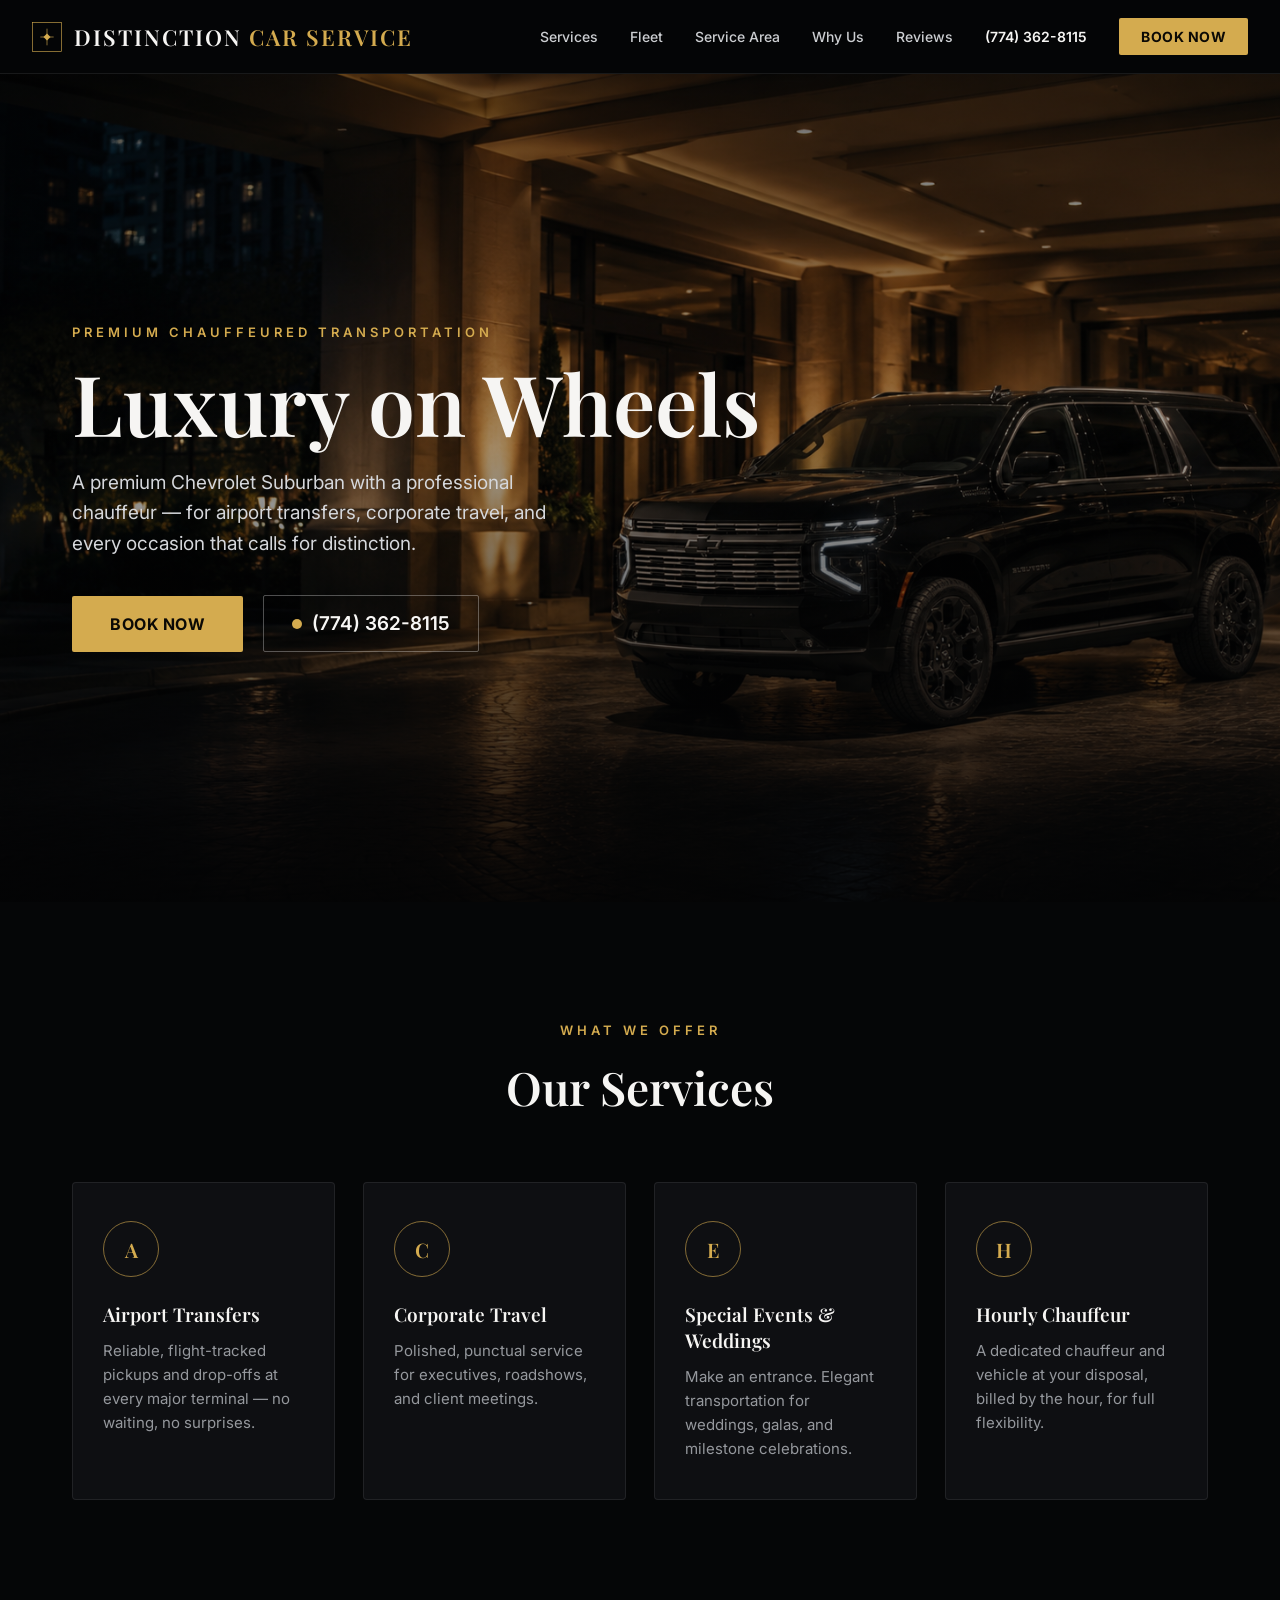
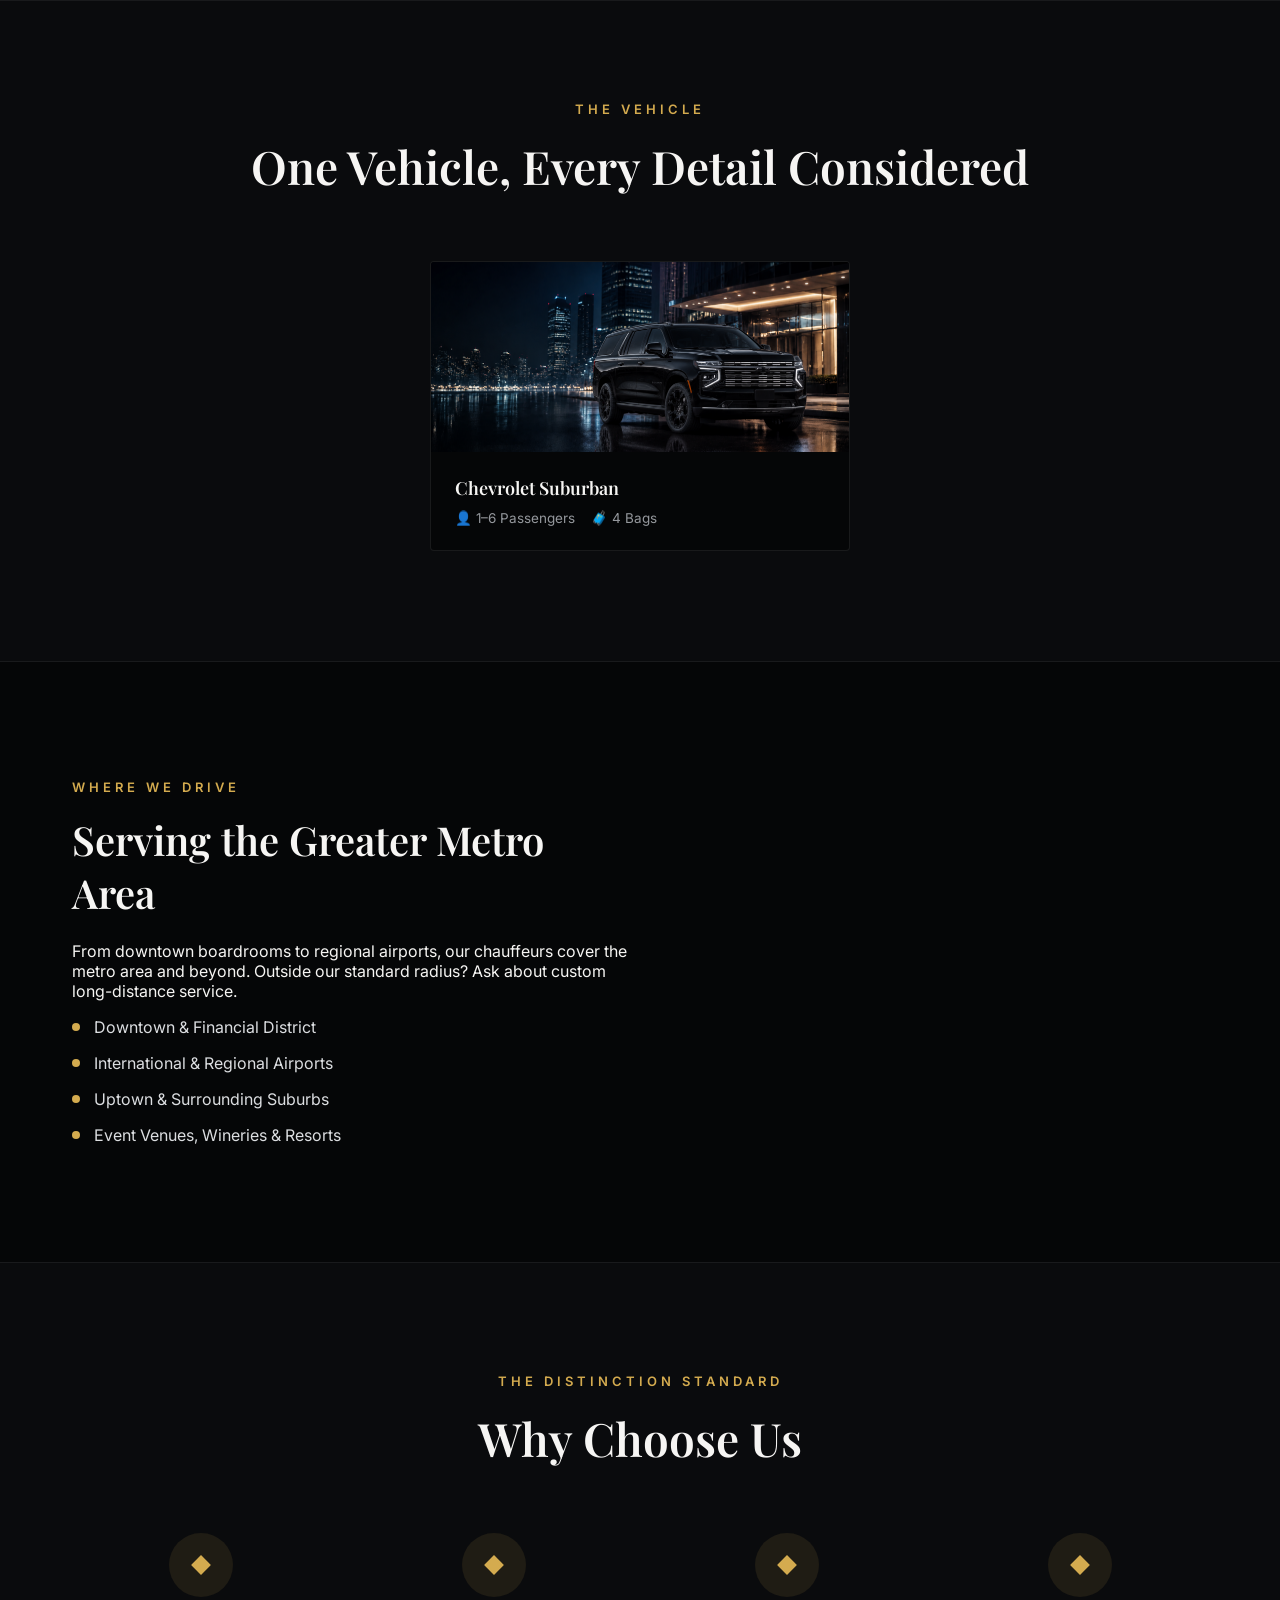
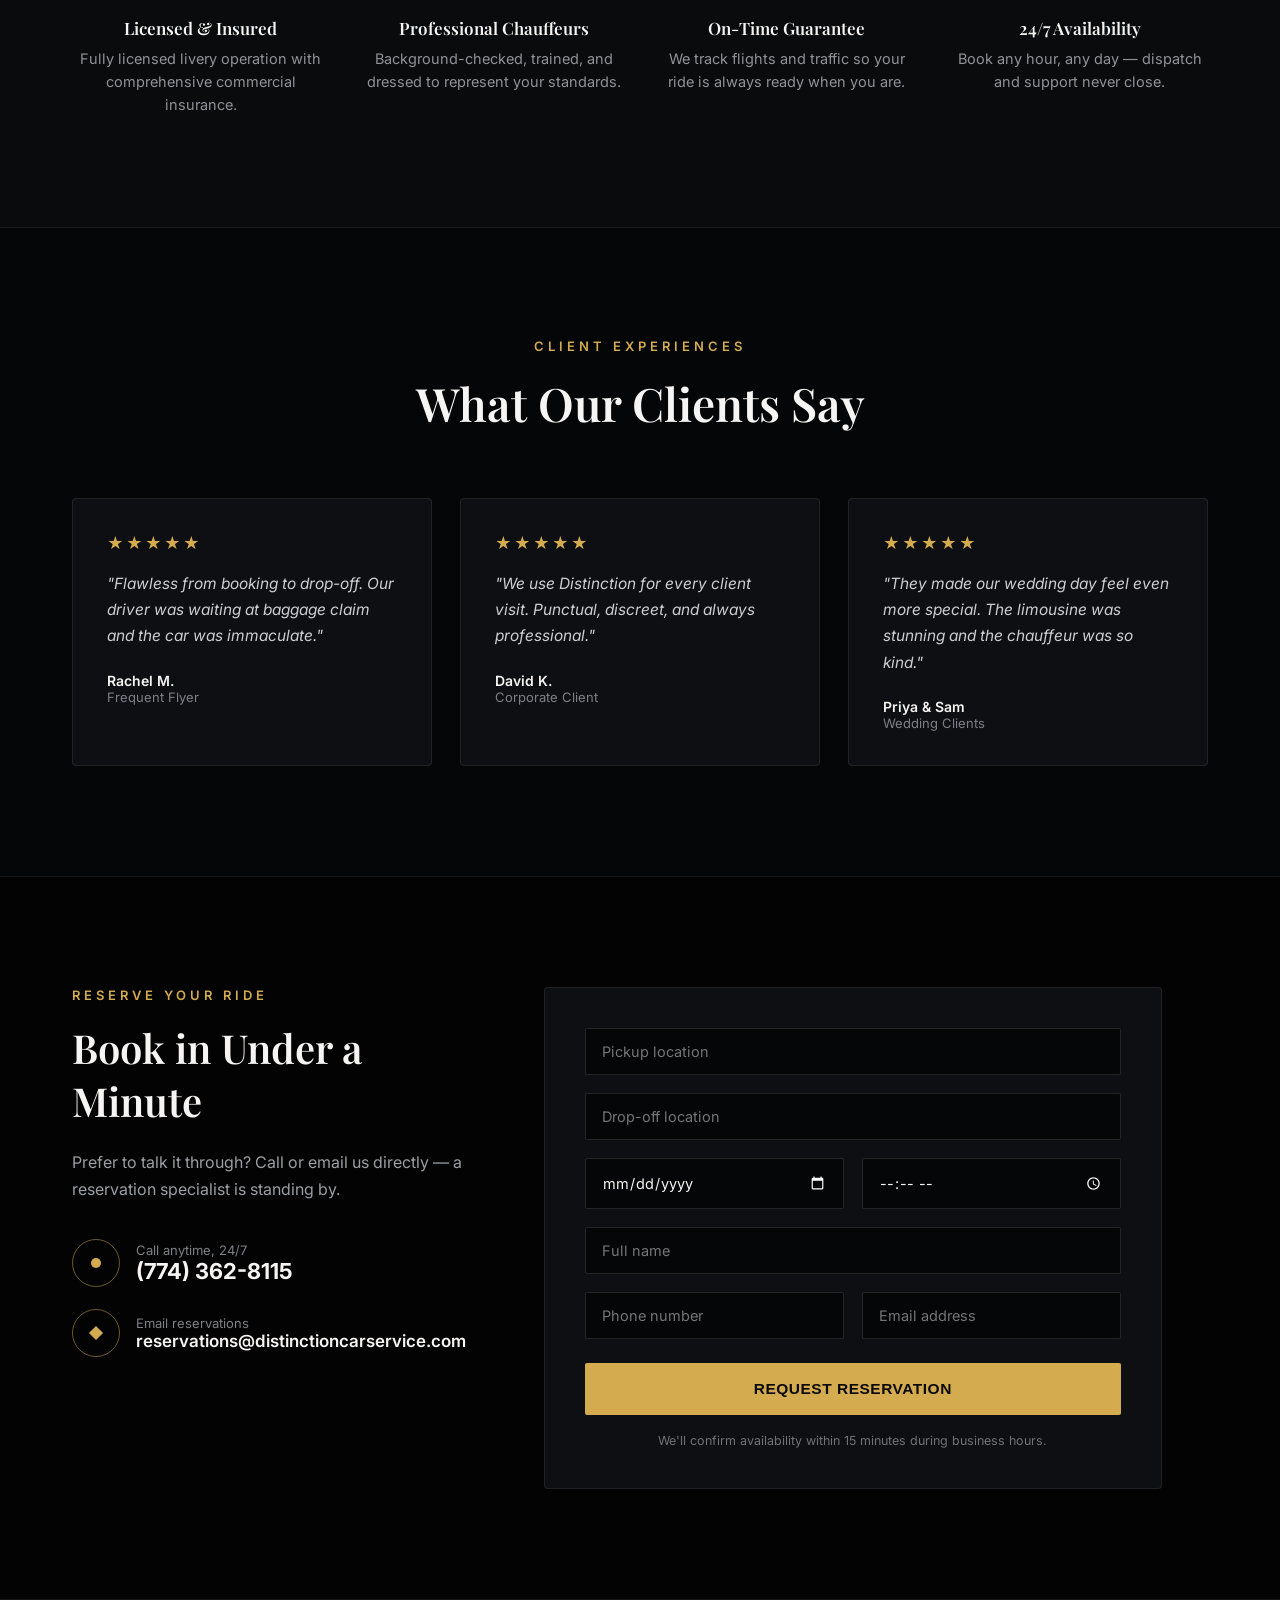
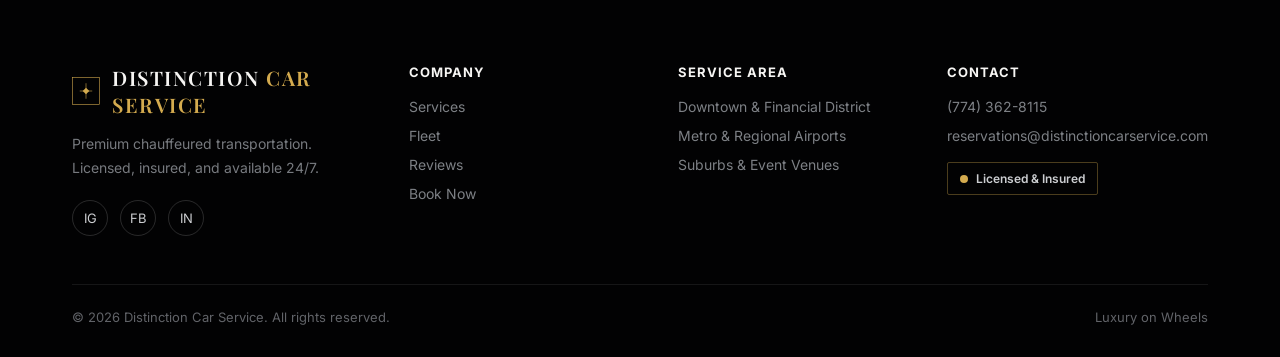
==== index.html @ 2ea87d41 "Build deployable static site from Claude Design project Resolves the .dc.html template (React runtim" ====
<!DOCTYPE html>
<html lang="en">
<head>
<meta charset="utf-8">
<meta name="viewport" content="width=device-width, initial-scale=1">
<title>Distinction Car Service — Luxury Chauffeured Transportation</title>
<meta name="description" content="Premium chauffeured transportation for airport transfers, corporate travel, weddings, and hourly service. Licensed, insured, and available 24/7.">
<link rel="preconnect" href="https://fonts.googleapis.com">
<link href="https://fonts.googleapis.com/css2?family=Playfair+Display:wght@500;600;700&family=Inter:wght@400;500;600;700&display=swap" rel="stylesheet">
<link rel="stylesheet" href="css/style.css">
</head>
<body>

<!-- NAV -->
<nav class="dcs-nav">
  <div class="dcs-logo">
    <svg width="30" height="30" viewBox="0 0 72 72" style="flex-shrink:0;">
      <rect x="1" y="1" width="70" height="70" fill="none" stroke="oklch(0.76 0.12 85)" stroke-width="1.5"/>
      <path d="M36 16 L36 56 M20 36 L52 36" stroke="oklch(0.76 0.12 85)" stroke-width="1.5"/>
      <rect x="30" y="30" width="12" height="12" fill="oklch(0.76 0.12 85)" transform="rotate(45 36 36)"/>
    </svg>
    <div class="dcs-logo-text">DISTINCTION <span>CAR SERVICE</span></div>
  </div>
  <div class="dcs-nav-links">
    <a href="#services">Services</a>
    <a href="#fleet">Fleet</a>
    <a href="#area">Service Area</a>
    <a href="#why">Why Us</a>
    <a href="#testimonials">Reviews</a>
    <a href="tel:+17743628115" class="phone">(774) 362-8115</a>
    <a href="#booking" class="book-btn">BOOK NOW</a>
  </div>
  <button class="dcs-menu-btn" aria-label="Toggle menu">☰</button>
</nav>

<div class="dcs-mobile-menu">
  <a href="#services">Services</a>
  <a href="#fleet">Fleet</a>
  <a href="#area">Service Area</a>
  <a href="#why">Why Us</a>
  <a href="#testimonials">Reviews</a>
  <a href="tel:+17743628115" class="phone">Call (774) 362-8115</a>
  <a href="#booking" class="book-btn">BOOK NOW</a>
</div>

<!-- HERO -->
<div class="dcs-hero">
  <img src="images/hero-suv-night.png" alt="Black luxury SUV at night with a city backdrop" fetchpriority="high">
  <div class="dcs-hero-overlay"></div>
  <div class="dcs-hero-content">
    <div class="dcs-eyebrow">Premium Chauffeured Transportation</div>
    <h1>Luxury on Wheels</h1>
    <p>A premium Chevrolet Suburban with a professional chauffeur — for airport transfers, corporate travel, and every occasion that calls for distinction.</p>
    <div class="dcs-hero-actions">
      <a href="#booking" class="dcs-btn-gold">BOOK NOW</a>
      <a href="tel:+17743628115" class="dcs-btn-outline">
        <span class="dcs-dot"></span>
        (774) 362-8115
      </a>
    </div>
  </div>
</div>

<!-- SERVICES -->
<div id="services" class="wrap">
  <div class="dcs-section-head">
    <div class="dcs-eyebrow">What We Offer</div>
    <h2>Our Services</h2>
  </div>
  <div class="dcs-services-grid">
    <div class="dcs-service-card">
      <div class="dcs-service-letter">A</div>
      <h3>Airport Transfers</h3>
      <p>Reliable, flight-tracked pickups and drop-offs at every major terminal — no waiting, no surprises.</p>
    </div>
    <div class="dcs-service-card">
      <div class="dcs-service-letter">C</div>
      <h3>Corporate Travel</h3>
      <p>Polished, punctual service for executives, roadshows, and client meetings.</p>
    </div>
    <div class="dcs-service-card">
      <div class="dcs-service-letter">E</div>
      <h3>Special Events &amp; Weddings</h3>
      <p>Make an entrance. Elegant transportation for weddings, galas, and milestone celebrations.</p>
    </div>
    <div class="dcs-service-card">
      <div class="dcs-service-letter">H</div>
      <h3>Hourly Chauffeur</h3>
      <p>A dedicated chauffeur and vehicle at your disposal, billed by the hour, for full flexibility.</p>
    </div>
  </div>
</div>

<!-- FLEET -->
<div id="fleet">
  <div class="wrap">
    <div class="dcs-section-head">
      <div class="dcs-eyebrow">The Vehicle</div>
      <h2>One Vehicle, Every Detail Considered</h2>
    </div>
    <div class="dcs-fleet-grid">
      <div class="dcs-fleet-card">
        <img src="images/fleet-suv-city.png" alt="Black Chevrolet Suburban">
        <div class="dcs-fleet-info">
          <h3>Chevrolet Suburban</h3>
          <div class="dcs-fleet-meta">
            <span>👤 1–6 Passengers</span>
            <span>🧳 4 Bags</span>
          </div>
        </div>
      </div>
    </div>
  </div>
</div>

<!-- SERVICE AREA -->
<div id="area" class="wrap">
  <div class="dcs-area-grid">
    <div>
      <div class="dcs-eyebrow">Where We Drive</div>
      <h2>Serving the Greater Metro Area</h2>
      <p>From downtown boardrooms to regional airports, our chauffeurs cover the metro area and beyond. Outside our standard radius? Ask about custom long-distance service.</p>
      <div class="dcs-area-list">
        <div class="dcs-area-item"><span class="dot"></span><span>Downtown &amp; Financial District</span></div>
        <div class="dcs-area-item"><span class="dot"></span><span>International &amp; Regional Airports</span></div>
        <div class="dcs-area-item"><span class="dot"></span><span>Uptown &amp; Surrounding Suburbs</span></div>
        <div class="dcs-area-item"><span class="dot"></span><span>Event Venues, Wineries &amp; Resorts</span></div>
      </div>
    </div>
    <iframe src="https://www.google.com/maps?q=Greater+Metro+Area&output=embed" loading="lazy" referrerpolicy="no-referrer-when-downgrade" title="Service area map"></iframe>
  </div>
</div>

<!-- WHY CHOOSE US -->
<div id="why">
  <div class="wrap">
    <div class="dcs-section-head">
      <div class="dcs-eyebrow">The Distinction Standard</div>
      <h2>Why Choose Us</h2>
    </div>
    <div class="dcs-trust-grid">
      <div class="dcs-trust-item">
        <div class="dcs-trust-icon"><span></span></div>
        <h3>Licensed &amp; Insured</h3>
        <p>Fully licensed livery operation with comprehensive commercial insurance.</p>
      </div>
      <div class="dcs-trust-item">
        <div class="dcs-trust-icon"><span></span></div>
        <h3>Professional Chauffeurs</h3>
        <p>Background-checked, trained, and dressed to represent your standards.</p>
      </div>
      <div class="dcs-trust-item">
        <div class="dcs-trust-icon"><span></span></div>
        <h3>On-Time Guarantee</h3>
        <p>We track flights and traffic so your ride is always ready when you are.</p>
      </div>
      <div class="dcs-trust-item">
        <div class="dcs-trust-icon"><span></span></div>
        <h3>24/7 Availability</h3>
        <p>Book any hour, any day — dispatch and support never close.</p>
      </div>
    </div>
  </div>
</div>

<!-- TESTIMONIALS -->
<div id="testimonials" class="wrap">
  <div class="dcs-section-head">
    <div class="dcs-eyebrow">Client Experiences</div>
    <h2>What Our Clients Say</h2>
  </div>
  <div class="dcs-testimonial-grid">
    <div class="dcs-testimonial-card">
      <div class="dcs-stars">★★★★★</div>
      <p>"Flawless from booking to drop-off. Our driver was waiting at baggage claim and the car was immaculate."</p>
      <div class="dcs-testimonial-name">Rachel M.</div>
      <div class="dcs-testimonial-role">Frequent Flyer</div>
    </div>
    <div class="dcs-testimonial-card">
      <div class="dcs-stars">★★★★★</div>
      <p>"We use Distinction for every client visit. Punctual, discreet, and always professional."</p>
      <div class="dcs-testimonial-name">David K.</div>
      <div class="dcs-testimonial-role">Corporate Client</div>
    </div>
    <div class="dcs-testimonial-card">
      <div class="dcs-stars">★★★★★</div>
      <p>"They made our wedding day feel even more special. The limousine was stunning and the chauffeur was so kind."</p>
      <div class="dcs-testimonial-name">Priya &amp; Sam</div>
      <div class="dcs-testimonial-role">Wedding Clients</div>
    </div>
  </div>
</div>

<!-- BOOKING -->
<div id="booking">
  <div class="wrap">
    <div class="dcs-booking-grid">
      <div>
        <div class="dcs-eyebrow">Reserve Your Ride</div>
        <h2>Book in Under a Minute</h2>
        <p>Prefer to talk it through? Call or email us directly — a reservation specialist is standing by.</p>
        <div class="dcs-contact-list">
          <a href="tel:+17743628115" class="dcs-contact-item">
            <span class="dcs-contact-icon"><span class="dot"></span></span>
            <span>
              <div class="dcs-contact-label">Call anytime, 24/7</div>
              <div class="dcs-contact-value">(774) 362-8115</div>
            </span>
          </a>
          <a href="mailto:reservations@distinctioncarservice.com" class="dcs-contact-item">
            <span class="dcs-contact-icon"><span class="diamond"></span></span>
            <span>
              <div class="dcs-contact-label">Email reservations</div>
              <div class="dcs-contact-value small">reservations@distinctioncarservice.com</div>
            </span>
          </a>
        </div>
      </div>

      <div>
        <form id="booking-form" class="dcs-booking-form">
          <div class="dcs-booking-form-grid">
            <input name="pickup" required placeholder="Pickup location" class="full" />
            <input name="dropoff" required placeholder="Drop-off location" class="full" />
            <input name="date" required type="date" />
            <input name="time" required type="time" />
            <input name="name" required placeholder="Full name" class="full" />
            <input name="phone" required type="tel" placeholder="Phone number" />
            <input name="email" required type="email" placeholder="Email address" />
          </div>
          <button type="submit">REQUEST RESERVATION</button>
          <p class="disclaimer">We'll confirm availability within 15 minutes during business hours.</p>
        </form>
        <div id="booking-success" class="dcs-booking-success" style="display:none;">
          <div class="check">✓</div>
          <h3>Request Received</h3>
          <p>A reservation specialist will confirm your ride shortly. For immediate assistance, call (774) 362-8115.</p>
        </div>
      </div>
    </div>
  </div>
</div>

<!-- FOOTER -->
<footer>
  <div class="wrap">
    <div class="dcs-footer-grid">
      <div>
        <div class="dcs-footer-logo">
          <svg width="28" height="28" viewBox="0 0 72 72" style="flex-shrink:0;">
            <rect x="1" y="1" width="70" height="70" fill="none" stroke="oklch(0.76 0.12 85)" stroke-width="1.5"/>
            <path d="M36 16 L36 56 M20 36 L52 36" stroke="oklch(0.76 0.12 85)" stroke-width="1.5"/>
            <rect x="30" y="30" width="12" height="12" fill="oklch(0.76 0.12 85)" transform="rotate(45 36 36)"/>
          </svg>
          <div class="dcs-footer-logo-text">DISTINCTION <span style="color:oklch(0.76 0.12 85);">CAR SERVICE</span></div>
        </div>
        <p>Premium chauffeured transportation. Licensed, insured, and available 24/7.</p>
        <div class="dcs-social-links">
          <a href="#" aria-label="Instagram">IG</a>
          <a href="#" aria-label="Facebook">FB</a>
          <a href="#" aria-label="LinkedIn">IN</a>
        </div>
      </div>
      <div>
        <div class="dcs-footer-heading">COMPANY</div>
        <div class="dcs-footer-links">
          <a href="#services">Services</a>
          <a href="#fleet">Fleet</a>
          <a href="#testimonials">Reviews</a>
          <a href="#booking">Book Now</a>
        </div>
      </div>
      <div>
        <div class="dcs-footer-heading">SERVICE AREA</div>
        <div class="dcs-footer-links">
          <span>Downtown &amp; Financial District</span>
          <span>Metro &amp; Regional Airports</span>
          <span>Suburbs &amp; Event Venues</span>
        </div>
      </div>
      <div>
        <div class="dcs-footer-heading">CONTACT</div>
        <div class="dcs-footer-links">
          <a href="tel:+17743628115">(774) 362-8115</a>
          <a href="mailto:reservations@distinctioncarservice.com">reservations@distinctioncarservice.com</a>
          <div class="dcs-footer-badge">
            <span class="dot"></span>
            <span>Licensed &amp; Insured</span>
          </div>
        </div>
      </div>
    </div>
    <div class="dcs-footer-bottom">
      <span>© 2026 Distinction Car Service. All rights reserved.</span>
      <span>Luxury on Wheels</span>
    </div>
  </div>
</footer>

<script src="js/main.js"></script>
</body>
</html>
---- css/style.css ----
:root {
  --bg: oklch(0.12 0.004 260);
  --bg-alt: oklch(0.15 0.005 260);
  --bg-card: oklch(0.17 0.005 260);
  --bg-darkest: oklch(0.09 0.004 260);
  --bg-nav: oklch(0.12 0.004 260 / 0.9);
  --bg-mobile-menu: oklch(0.16 0.005 260);
  --gold: oklch(0.76 0.12 85);
  --gold-hover: oklch(0.85 0.1 85);
  --gold-dark: oklch(0.14 0.01 85);
  --text: oklch(0.97 0.003 90);
  --text-body: oklch(0.85 0.005 260);
  --border: oklch(1 0 0 / 0.08);
}

* { box-sizing: border-box; }

body {
  margin: 0;
  background: var(--bg);
  font-family: 'Inter', sans-serif;
  color: var(--text);
}

a { color: var(--gold); text-decoration: none; }
a:hover { color: var(--gold-hover); }
::selection { background: var(--gold); color: var(--bg-dark, oklch(0.12 0.004 260)); }

.wrap { max-width: 1200px; margin: 0 auto; padding: 0 32px; }
h1, h2, h3 { font-family: 'Playfair Display', serif; margin: 0; }

/* NAV */
.dcs-nav {
  position: sticky; top: 0; z-index: 50;
  display: flex; align-items: center; justify-content: space-between;
  padding: 18px 32px; background: var(--bg-nav);
  backdrop-filter: blur(10px); border-bottom: 1px solid var(--border);
}
.dcs-logo { display: flex; align-items: center; gap: 12px; }
.dcs-logo-text { font-family: 'Playfair Display', serif; font-size: 22px; letter-spacing: 2px; font-weight: 600; color: var(--text); }
.dcs-logo-text span { color: var(--gold); }
.dcs-nav-links { display: flex; align-items: center; gap: 32px; }
.dcs-nav-links a { color: oklch(0.85 0.005 260); font-size: 14px; font-weight: 500; }
.dcs-nav-links a.phone { color: var(--text); font-weight: 600; }
.dcs-nav-links a.book-btn { background: var(--gold); color: var(--gold-dark); padding: 10px 22px; border-radius: 2px; font-weight: 700; letter-spacing: 0.5px; }
.dcs-menu-btn { display: none; background: none; border: 1px solid oklch(1 0 0 / 0.25); color: var(--text); width: 40px; height: 40px; border-radius: 2px; font-size: 18px; cursor: pointer; align-items: center; justify-content: center; }

.dcs-mobile-menu { display: none; flex-direction: column; gap: 0; background: var(--bg-mobile-menu); border-bottom: 1px solid var(--border); padding: 8px 0; }
.dcs-mobile-menu.open { display: flex; }
.dcs-mobile-menu a { padding: 14px 32px; color: oklch(0.9 0.005 260); font-size: 15px; border-bottom: 1px solid oklch(1 0 0 / 0.06); }
.dcs-mobile-menu a.phone { color: var(--text); font-weight: 700; }
.dcs-mobile-menu a.book-btn { margin: 14px 32px 6px; background: var(--gold); color: var(--gold-dark); padding: 12px; text-align: center; border-radius: 2px; font-weight: 700; border-bottom: none; }

/* HERO */
.dcs-hero { position: relative; height: 92vh; min-height: 640px; width: 100%; overflow: hidden; }
.dcs-hero img { position: absolute; inset: 0; width: 100%; height: 100%; object-fit: cover; }
.dcs-hero-overlay { position: absolute; inset: 0; background: linear-gradient(180deg, oklch(0.1 0.004 260 / 0.55) 0%, oklch(0.1 0.004 260 / 0.35) 45%, oklch(0.1 0.004 260 / 0.92) 100%); pointer-events: none; }
.dcs-hero-content { position: relative; z-index: 2; max-width: 1200px; margin: 0 auto; height: 100%; display: flex; flex-direction: column; justify-content: center; padding: 0 32px; }
.dcs-eyebrow { text-transform: uppercase; letter-spacing: 4px; font-size: 13px; font-weight: 600; color: var(--gold); margin-bottom: 18px; }
.dcs-hero-content h1 { font-size: clamp(40px, 7vw, 84px); font-weight: 600; line-height: 1.05; margin: 0 0 22px; max-width: 760px; }
.dcs-hero-content p { font-size: 19px; line-height: 1.6; color: oklch(0.88 0.005 260); max-width: 520px; margin: 0 0 36px; }
.dcs-hero-actions { display: flex; flex-wrap: wrap; align-items: center; gap: 20px; }
.dcs-btn-gold { background: var(--gold); color: var(--gold-dark); padding: 18px 38px; border-radius: 2px; font-size: 16px; font-weight: 700; letter-spacing: 0.5px; }
.dcs-btn-outline { display: flex; align-items: center; gap: 10px; color: oklch(0.98 0.003 90); font-size: 19px; font-weight: 600; border: 1px solid oklch(1 0 0 / 0.3); padding: 16px 28px; border-radius: 2px; }
.dcs-dot { width: 10px; height: 10px; border-radius: 50%; background: var(--gold); display: inline-block; }

/* SECTION HEADERS */
.dcs-section-head { text-align: center; margin-bottom: 64px; }
.dcs-section-head h2 { font-size: clamp(30px, 4vw, 46px); font-weight: 600; }

/* SERVICES */
#services { padding: 120px 32px 100px; }
.dcs-services-grid { display: grid; grid-template-columns: repeat(auto-fit, minmax(250px, 1fr)); gap: 28px; }
.dcs-service-card { background: var(--bg-card); border: 1px solid var(--border); border-radius: 4px; padding: 38px 30px; transition: border-color 0.2s; }
.dcs-service-card:hover { border-color: oklch(0.76 0.12 85 / 0.5); }
.dcs-service-letter { width: 56px; height: 56px; border-radius: 50%; border: 1px solid oklch(0.76 0.12 85 / 0.6); display: flex; align-items: center; justify-content: center; margin-bottom: 24px; font-family: 'Playfair Display', serif; font-size: 20px; font-weight: 600; color: var(--gold); }
.dcs-service-card h3 { font-size: 19px; font-weight: 600; margin: 0 0 12px; }
.dcs-service-card p { font-size: 15px; line-height: 1.6; color: oklch(0.68 0.008 260); margin: 0; }

/* FLEET */
#fleet { background: var(--bg-alt); padding: 100px 0 110px; border-top: 1px solid oklch(1 0 0 / 0.06); border-bottom: 1px solid oklch(1 0 0 / 0.06); }
.dcs-fleet-grid { display: grid; grid-template-columns: repeat(auto-fit, minmax(260px, 1fr)); max-width: 420px; margin: 0 auto; gap: 28px; }
.dcs-fleet-card { background: var(--bg); border: 1px solid var(--border); border-radius: 4px; overflow: hidden; }
.dcs-fleet-card img { width: 100%; height: 190px; object-fit: cover; display: block; }
.dcs-fleet-info { padding: 24px; }
.dcs-fleet-info h3 { font-size: 18px; font-weight: 600; margin: 0 0 10px; }
.dcs-fleet-meta { display: flex; gap: 16px; font-size: 13.5px; color: oklch(0.68 0.008 260); }

/* SERVICE AREA */
#area { padding: 110px 32px; }
.dcs-area-grid { display: grid; grid-template-columns: 1.1fr 1fr; gap: 60px; align-items: center; }
#area h2 { font-size: clamp(28px, 3.6vw, 40px); font-weight: 600; margin: 0 0 22px; }
#area > .wrap > .dcs-area-grid > div:first-child p { font-size: 16px; line-height: 1.7; color: oklch(0.72 0.008 260); margin: 0 0 30px; }
.dcs-area-list { display: flex; flex-direction: column; gap: 16px; }
.dcs-area-item { display: flex; align-items: center; gap: 14px; }
.dcs-area-item .dot { width: 8px; height: 8px; background: var(--gold); border-radius: 50%; flex-shrink: 0; }
.dcs-area-item span:last-child { font-size: 16px; color: oklch(0.9 0.005 260); }
#area iframe { width: 100%; height: 380px; border: 0; border-radius: 4px; filter: grayscale(0.3) contrast(1.1); }

/* WHY US */
#why { background: var(--bg-alt); padding: 110px 0; border-top: 1px solid oklch(1 0 0 / 0.06); border-bottom: 1px solid oklch(1 0 0 / 0.06); }
.dcs-trust-grid { display: grid; grid-template-columns: repeat(auto-fit, minmax(220px, 1fr)); gap: 36px; }
.dcs-trust-item { text-align: center; }
.dcs-trust-icon { width: 64px; height: 64px; margin: 0 auto 20px; border-radius: 50%; background: oklch(0.76 0.12 85 / 0.1); display: flex; align-items: center; justify-content: center; }
.dcs-trust-icon span { width: 14px; height: 14px; background: var(--gold); transform: rotate(45deg); display: block; }
.dcs-trust-item h3 { font-size: 17px; font-weight: 600; margin: 0 0 8px; }
.dcs-trust-item p { font-size: 14.5px; line-height: 1.6; color: oklch(0.66 0.008 260); margin: 0; }

/* TESTIMONIALS */
#testimonials { padding: 110px 32px; }
.dcs-testimonial-grid { display: grid; grid-template-columns: repeat(auto-fit, minmax(280px, 1fr)); gap: 28px; }
.dcs-testimonial-card { background: var(--bg-card); border: 1px solid var(--border); border-radius: 4px; padding: 34px; }
.dcs-stars { color: var(--gold); font-size: 16px; letter-spacing: 2px; margin-bottom: 18px; }
.dcs-testimonial-card p { font-size: 15.5px; line-height: 1.7; color: oklch(0.85 0.005 260); margin: 0 0 22px; font-style: italic; }
.dcs-testimonial-name { font-size: 14px; font-weight: 600; }
.dcs-testimonial-role { font-size: 13px; color: oklch(0.6 0.008 260); }

/* BOOKING */
#booking { background: oklch(0.1 0.004 260); padding: 110px 0; border-top: 1px solid var(--border); }
.dcs-booking-grid { display: grid; grid-template-columns: 0.9fr 1.1fr; gap: 56px; align-items: start; }
#booking h2 { font-size: clamp(28px, 3.6vw, 40px); font-weight: 600; margin: 0 0 22px; }
#booking > .wrap > .dcs-booking-grid > div:first-child > p { font-size: 16px; line-height: 1.7; color: oklch(0.7 0.008 260); margin: 0 0 36px; }
.dcs-contact-list { display: flex; flex-direction: column; gap: 22px; }
.dcs-contact-item { display: flex; align-items: center; gap: 16px; color: var(--text); }
.dcs-contact-icon { width: 48px; height: 48px; border-radius: 50%; border: 1px solid oklch(0.76 0.12 85 / 0.5); display: flex; align-items: center; justify-content: center; flex-shrink: 0; }
.dcs-contact-icon .dot { width: 10px; height: 10px; background: var(--gold); border-radius: 50%; }
.dcs-contact-icon .diamond { width: 10px; height: 10px; background: var(--gold); transform: rotate(45deg); }
.dcs-contact-label { font-size: 13px; color: oklch(0.6 0.008 260); }
.dcs-contact-value { font-size: 22px; font-weight: 700; }
.dcs-contact-value.small { font-size: 17px; font-weight: 600; }

.dcs-booking-form { background: var(--bg-card); border: 1px solid var(--border); border-radius: 4px; padding: 40px; display: flex; flex-direction: column; gap: 18px; }
.dcs-booking-form-grid { display: grid; grid-template-columns: 1fr 1fr; gap: 18px; }
.dcs-booking-form input { background: var(--bg); border: 1px solid oklch(1 0 0 / 0.12); border-radius: 2px; padding: 14px 16px; color: var(--text); font-size: 14.5px; color-scheme: dark; font-family: inherit; }
.dcs-booking-form input.full { grid-column: span 2; }
.dcs-booking-form button { background: var(--gold); color: var(--gold-dark); border: none; padding: 17px; border-radius: 2px; font-size: 15.5px; font-weight: 700; letter-spacing: 0.5px; cursor: pointer; margin-top: 6px; }
.dcs-booking-form .disclaimer { font-size: 12.5px; color: oklch(0.55 0.008 260); text-align: center; margin: 0; }

.dcs-booking-success { background: var(--bg-card); border: 1px solid oklch(0.76 0.12 85 / 0.4); border-radius: 4px; padding: 48px; text-align: center; }
.dcs-booking-success .check { width: 56px; height: 56px; margin: 0 auto 20px; border-radius: 50%; background: oklch(0.76 0.12 85 / 0.12); display: flex; align-items: center; justify-content: center; color: var(--gold); font-size: 26px; }
.dcs-booking-success h3 { font-size: 20px; font-weight: 600; margin: 0 0 10px; }
.dcs-booking-success p { font-size: 15px; color: oklch(0.7 0.008 260); margin: 0; }

/* FOOTER */
footer { background: var(--bg-darkest); border-top: 1px solid var(--border); padding: 64px 0 32px; }
.dcs-footer-grid { display: grid; grid-template-columns: 1.3fr 1fr 1fr 1fr; gap: 40px; margin-bottom: 48px; }
.dcs-footer-logo { display: flex; align-items: center; gap: 12px; margin-bottom: 14px; }
.dcs-footer-logo-text { font-family: 'Playfair Display', serif; font-size: 20px; letter-spacing: 1.5px; font-weight: 600; }
.dcs-footer-grid p { font-size: 14px; line-height: 1.7; color: oklch(0.58 0.008 260); max-width: 280px; margin: 0 0 20px; }
.dcs-social-links { display: flex; gap: 12px; }
.dcs-social-links a { width: 36px; height: 36px; border-radius: 50%; border: 1px solid oklch(1 0 0 / 0.15); display: flex; align-items: center; justify-content: center; color: oklch(0.85 0.005 260); font-size: 13px; }
.dcs-footer-heading { font-size: 13px; font-weight: 700; letter-spacing: 1px; color: var(--text); margin-bottom: 18px; }
.dcs-footer-links { display: flex; flex-direction: column; gap: 12px; }
.dcs-footer-links a, .dcs-footer-links span { font-size: 14px; color: oklch(0.6 0.008 260); }
.dcs-footer-badge { display: inline-flex; align-items: center; gap: 8px; margin-top: 6px; padding: 8px 12px; border: 1px solid oklch(0.76 0.12 85 / 0.35); border-radius: 2px; width: fit-content; }
.dcs-footer-badge .dot { width: 8px; height: 8px; background: var(--gold); border-radius: 50%; }
.dcs-footer-badge span:last-child { font-size: 12px; color: oklch(0.85 0.005 260); font-weight: 600; }
.dcs-footer-bottom { border-top: 1px solid var(--border); padding-top: 24px; display: flex; flex-wrap: wrap; justify-content: space-between; gap: 12px; font-size: 13px; color: oklch(0.5 0.008 260); }

@media (max-width: 1150px) {
  .dcs-nav-links { display: none !important; }
  .dcs-menu-btn { display: flex !important; }
  .dcs-area-grid, .dcs-booking-grid { grid-template-columns: 1fr !important; }
  .dcs-footer-grid { grid-template-columns: 1fr 1fr !important; }
}

@media (max-width: 560px) {
  .dcs-booking-form-grid { grid-template-columns: 1fr !important; }
  .dcs-booking-form input.full { grid-column: span 1 !important; }
}
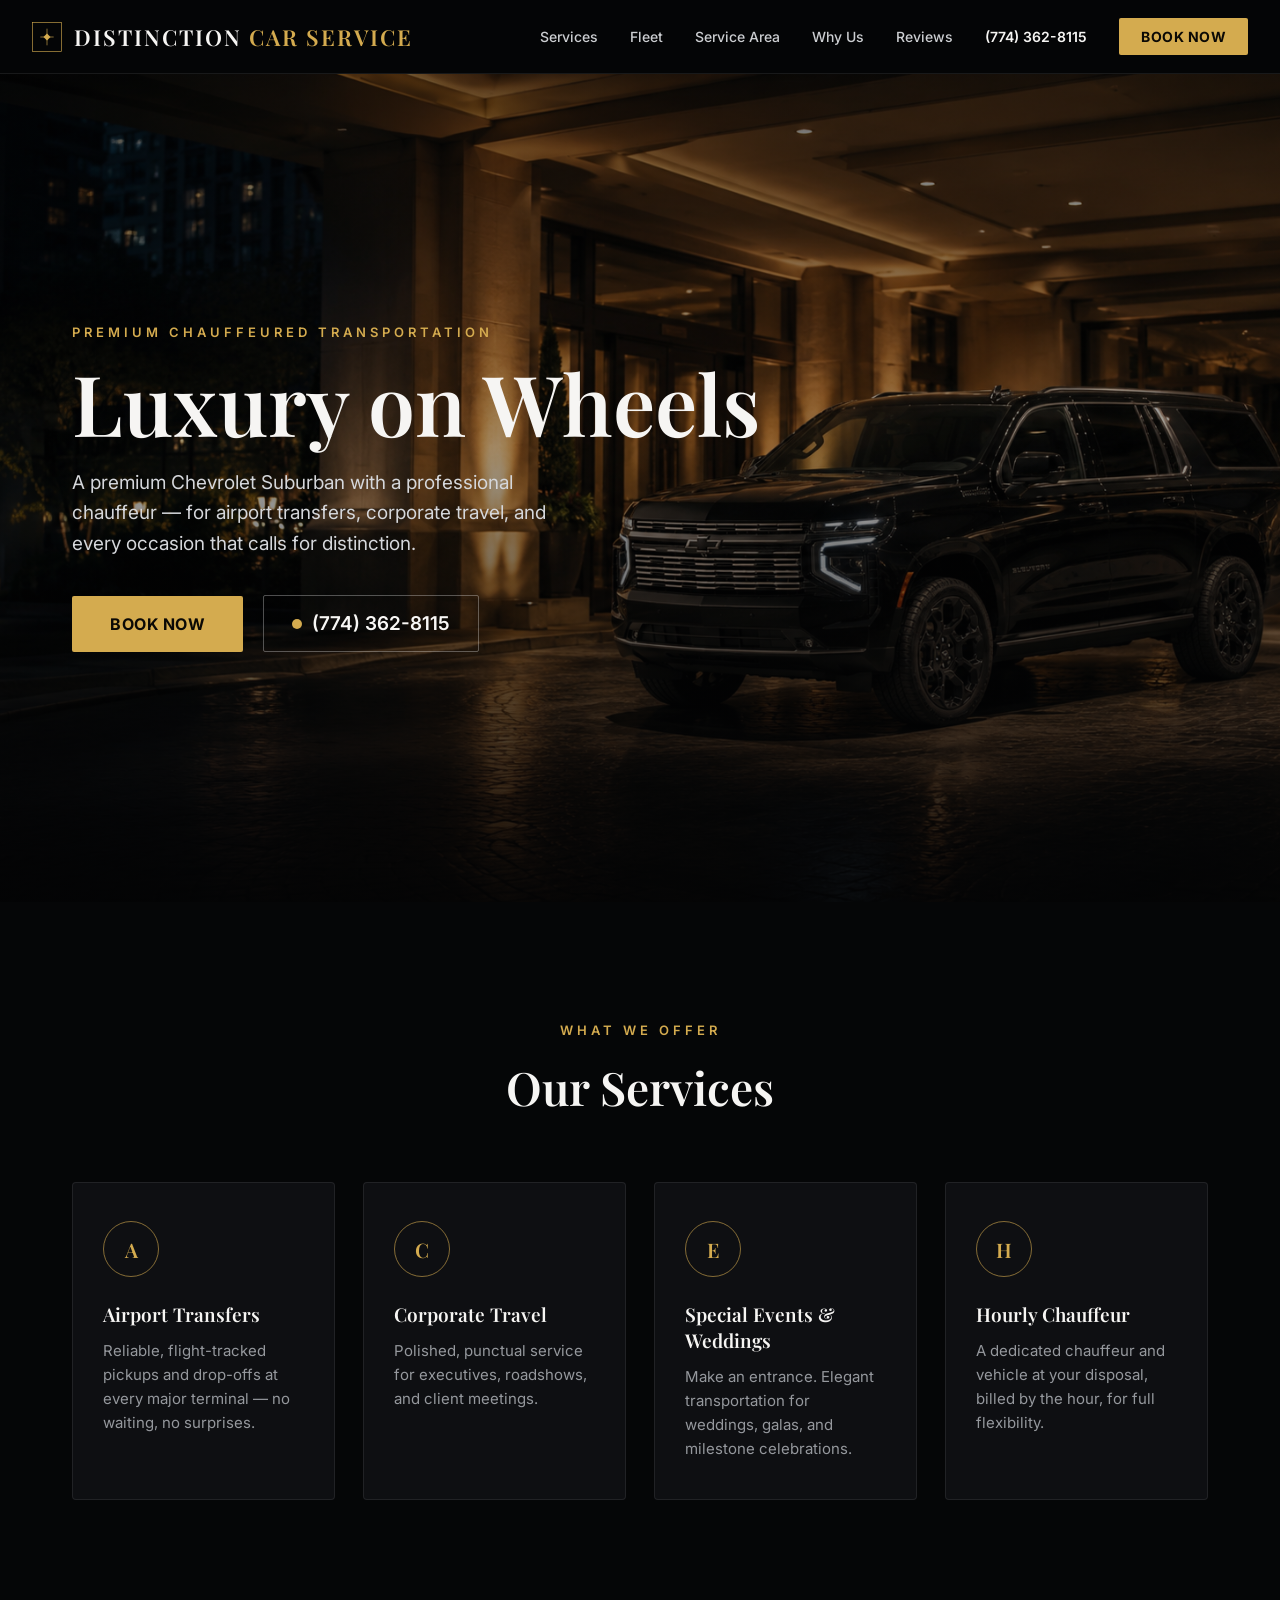
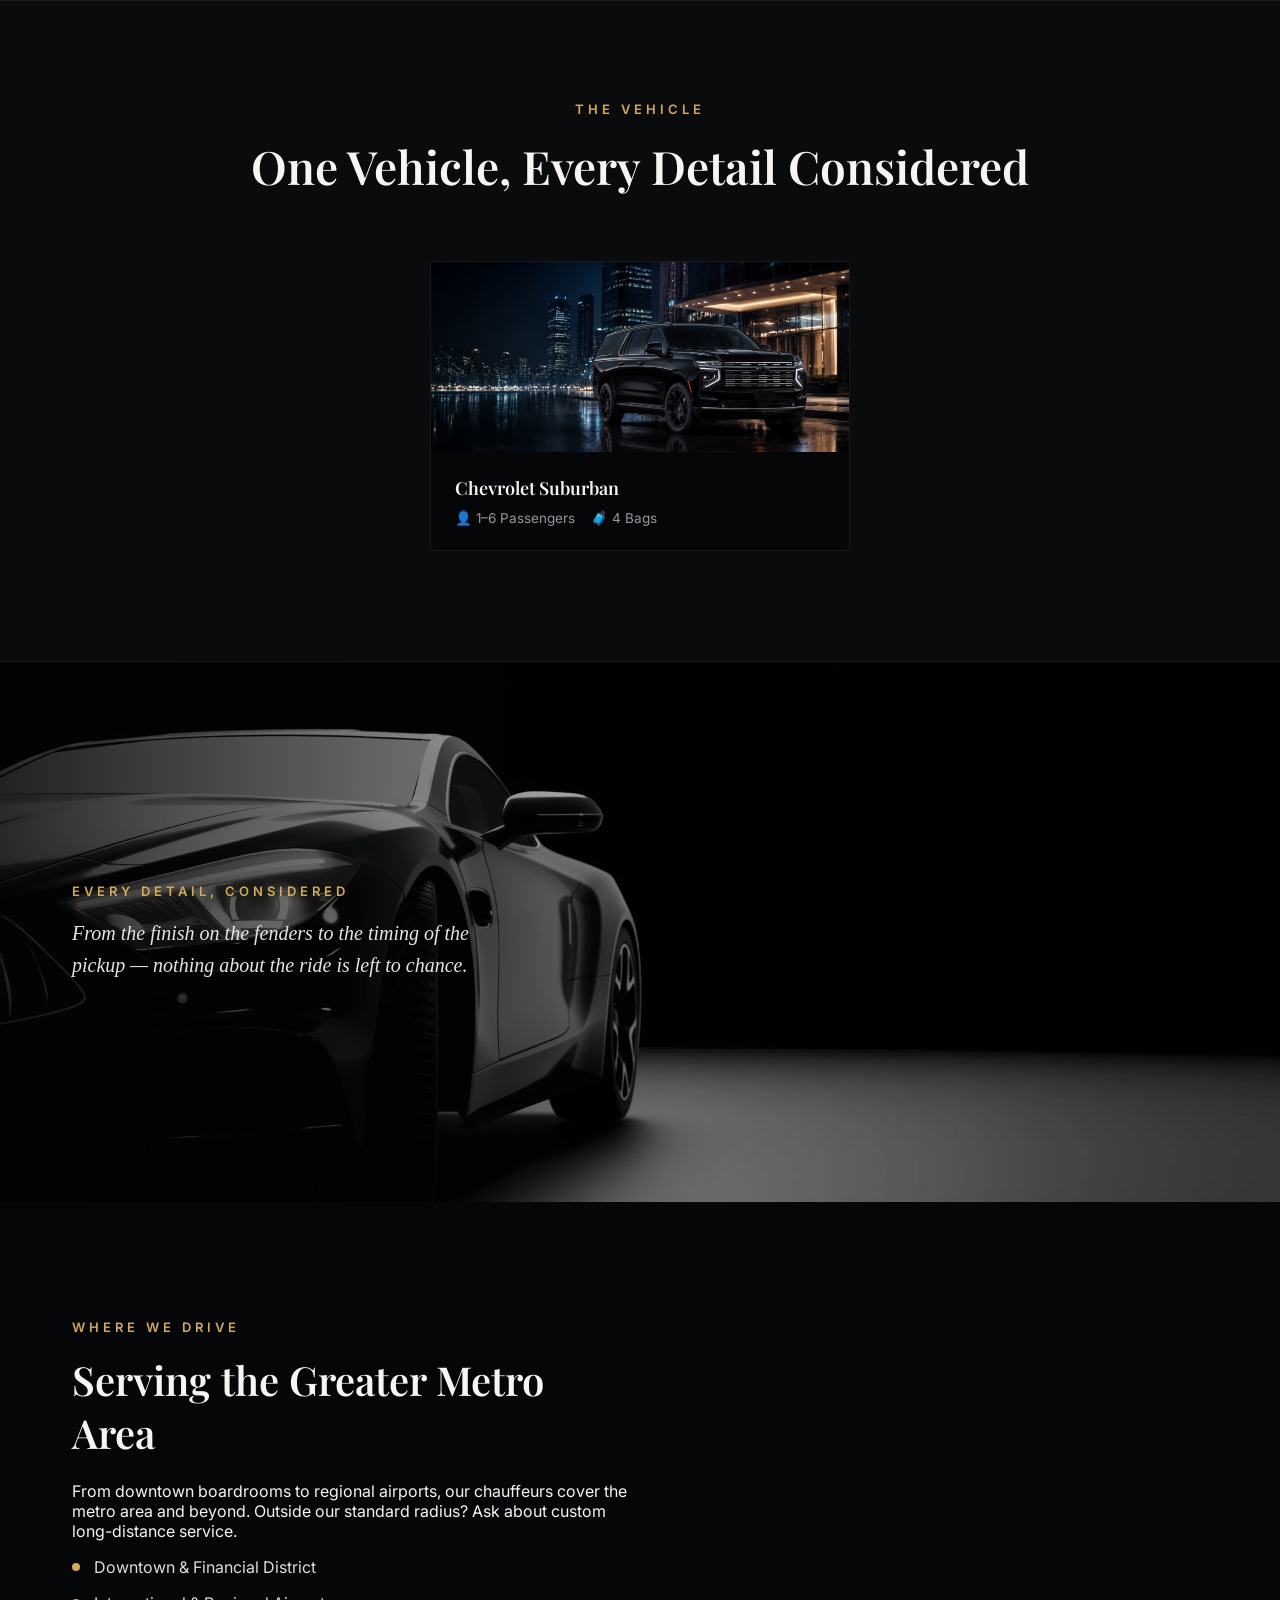
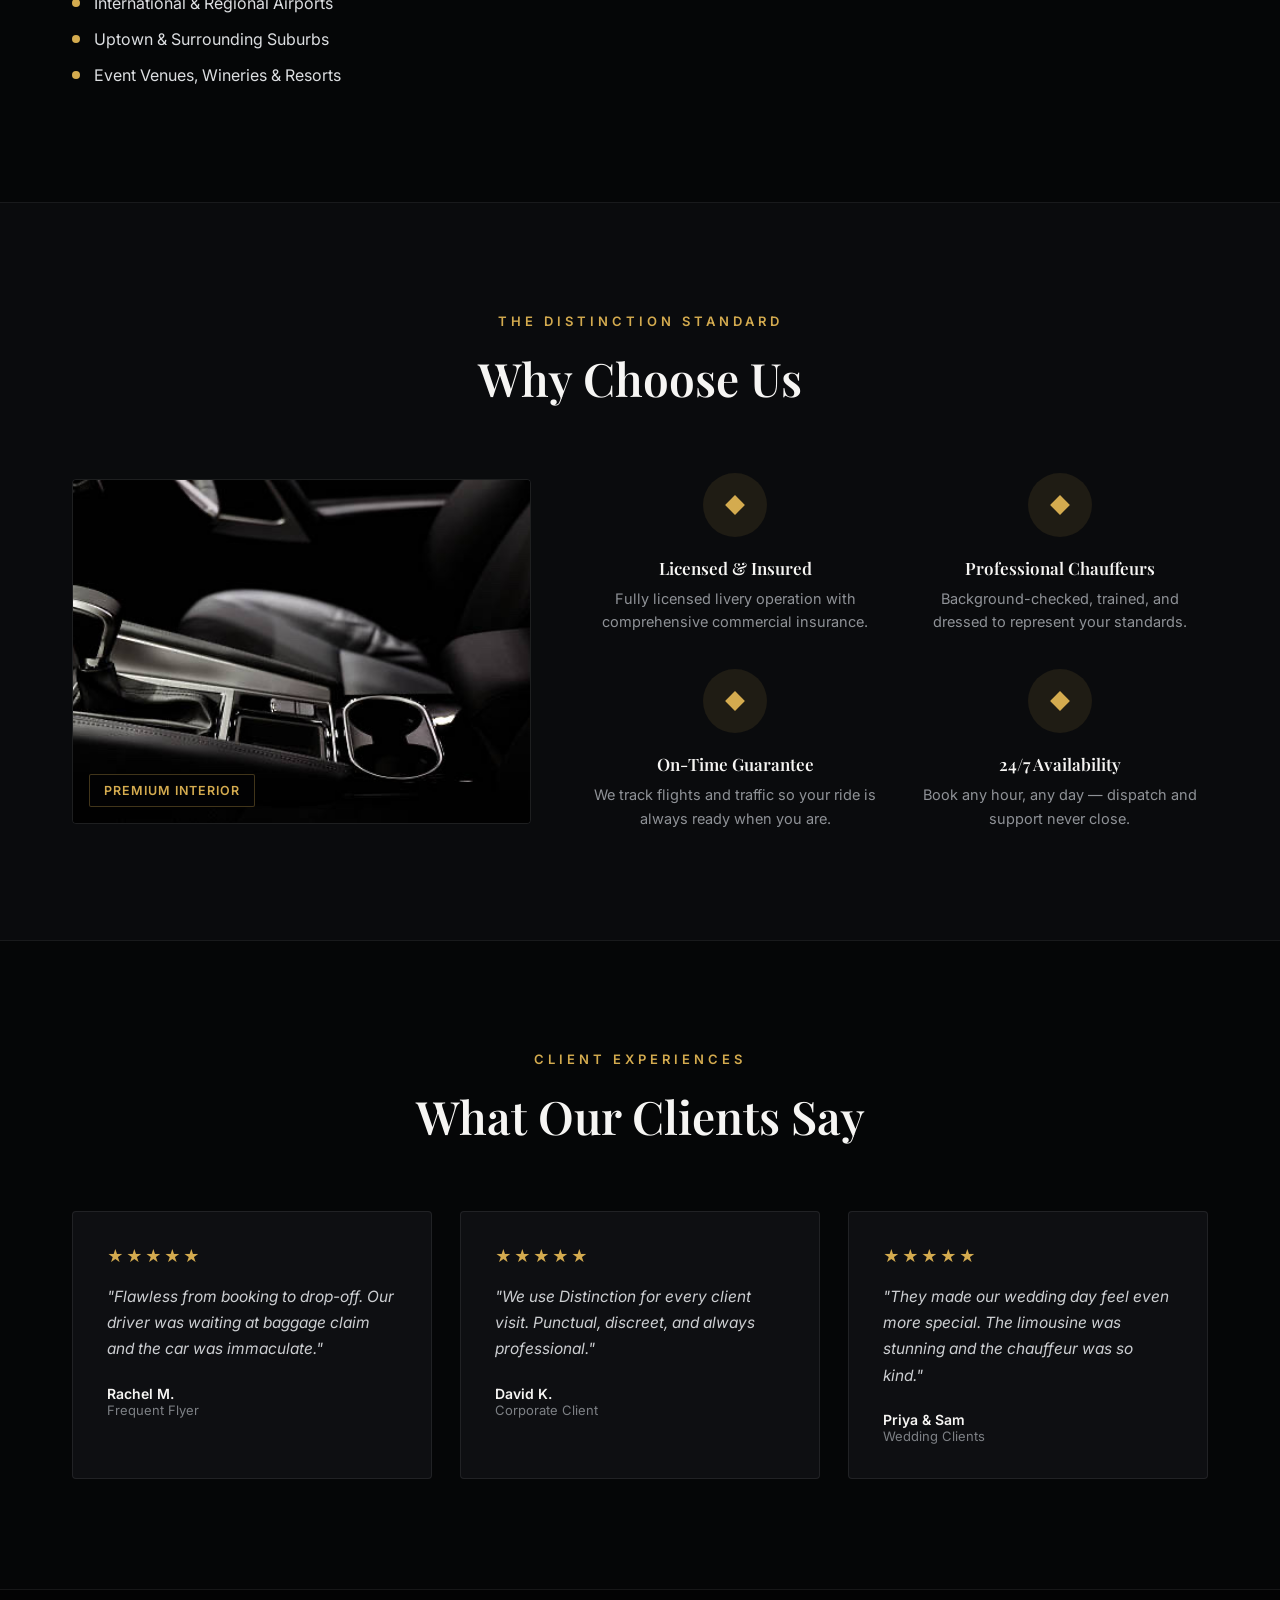
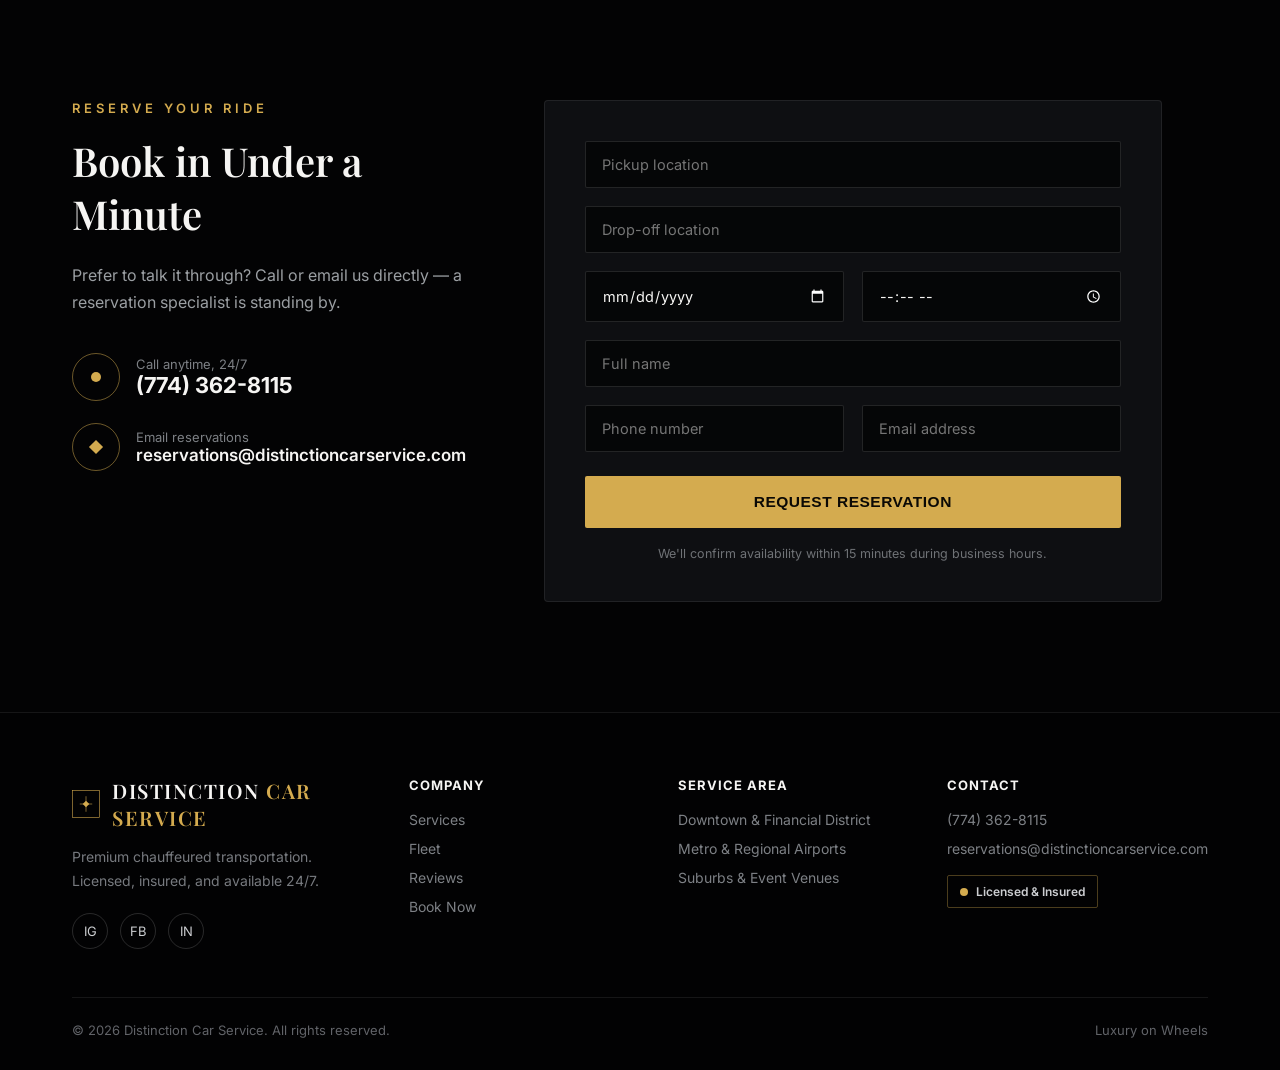
==== commit fb01bdd6: "Add two new car photos to the site - car-detail-headlight.jpg (sports car front/headlight): new full" ====
--- a/index.html
+++ b/index.html
@@ -113,6 +113,16 @@
   </div>
 </div>
 
+<!-- DETAIL BANNER -->
+<div class="dcs-detail-banner">
+  <img src="images/car-detail-headlight.jpg" alt="Close-up of a black luxury sports car's front end and headlight">
+  <div class="dcs-detail-banner-overlay"></div>
+  <div class="dcs-detail-banner-text">
+    <div class="dcs-eyebrow">Every Detail, Considered</div>
+    <p>From the finish on the fenders to the timing of the pickup — nothing about the ride is left to chance.</p>
+  </div>
+</div>
+
 <!-- SERVICE AREA -->
 <div id="area" class="wrap">
   <div class="dcs-area-grid">
@@ -138,26 +148,32 @@
       <div class="dcs-eyebrow">The Distinction Standard</div>
       <h2>Why Choose Us</h2>
     </div>
-    <div class="dcs-trust-grid">
-      <div class="dcs-trust-item">
-        <div class="dcs-trust-icon"><span></span></div>
-        <h3>Licensed &amp; Insured</h3>
-        <p>Fully licensed livery operation with comprehensive commercial insurance.</p>
-      </div>
-      <div class="dcs-trust-item">
-        <div class="dcs-trust-icon"><span></span></div>
-        <h3>Professional Chauffeurs</h3>
-        <p>Background-checked, trained, and dressed to represent your standards.</p>
-      </div>
-      <div class="dcs-trust-item">
-        <div class="dcs-trust-icon"><span></span></div>
-        <h3>On-Time Guarantee</h3>
-        <p>We track flights and traffic so your ride is always ready when you are.</p>
-      </div>
-      <div class="dcs-trust-item">
-        <div class="dcs-trust-icon"><span></span></div>
-        <h3>24/7 Availability</h3>
-        <p>Book any hour, any day — dispatch and support never close.</p>
+    <div class="dcs-why-grid">
+      <div class="dcs-why-image">
+        <img src="images/car-interior-console.jpg" alt="Close-up of a car's premium dark leather interior, center console and gearshift">
+        <div class="dcs-why-image-caption">Premium Interior</div>
+      </div>
+      <div class="dcs-trust-grid">
+        <div class="dcs-trust-item">
+          <div class="dcs-trust-icon"><span></span></div>
+          <h3>Licensed &amp; Insured</h3>
+          <p>Fully licensed livery operation with comprehensive commercial insurance.</p>
+        </div>
+        <div class="dcs-trust-item">
+          <div class="dcs-trust-icon"><span></span></div>
+          <h3>Professional Chauffeurs</h3>
+          <p>Background-checked, trained, and dressed to represent your standards.</p>
+        </div>
+        <div class="dcs-trust-item">
+          <div class="dcs-trust-icon"><span></span></div>
+          <h3>On-Time Guarantee</h3>
+          <p>We track flights and traffic so your ride is always ready when you are.</p>
+        </div>
+        <div class="dcs-trust-item">
+          <div class="dcs-trust-icon"><span></span></div>
+          <h3>24/7 Availability</h3>
+          <p>Book any hour, any day — dispatch and support never close.</p>
+        </div>
       </div>
     </div>
   </div>
--- a/css/style.css
+++ b/css/style.css
@@ -86,6 +86,13 @@
 .dcs-fleet-info h3 { font-size: 18px; font-weight: 600; margin: 0 0 10px; }
 .dcs-fleet-meta { display: flex; gap: 16px; font-size: 13.5px; color: oklch(0.68 0.008 260); }
 
+/* DETAIL BANNER */
+.dcs-detail-banner { position: relative; height: 60vh; min-height: 380px; max-height: 560px; width: 100%; overflow: hidden; }
+.dcs-detail-banner img { position: absolute; inset: 0; width: 100%; height: 100%; object-fit: cover; }
+.dcs-detail-banner-overlay { position: absolute; inset: 0; background: linear-gradient(90deg, oklch(0.1 0.004 260 / 0.85) 0%, oklch(0.1 0.004 260 / 0.35) 45%, transparent 75%); pointer-events: none; }
+.dcs-detail-banner-text { position: relative; z-index: 2; max-width: 1200px; margin: 0 auto; height: 100%; display: flex; flex-direction: column; justify-content: center; padding: 0 32px; }
+.dcs-detail-banner-text p { font-size: 20px; line-height: 1.6; color: oklch(0.92 0.005 260); max-width: 440px; margin: 0; font-family: 'Playfair Display', serif; font-style: italic; }
+
 /* SERVICE AREA */
 #area { padding: 110px 32px; }
 .dcs-area-grid { display: grid; grid-template-columns: 1.1fr 1fr; gap: 60px; align-items: center; }
@@ -99,7 +106,11 @@
 
 /* WHY US */
 #why { background: var(--bg-alt); padding: 110px 0; border-top: 1px solid oklch(1 0 0 / 0.06); border-bottom: 1px solid oklch(1 0 0 / 0.06); }
-.dcs-trust-grid { display: grid; grid-template-columns: repeat(auto-fit, minmax(220px, 1fr)); gap: 36px; }
+.dcs-why-grid { display: grid; grid-template-columns: 0.85fr 1.15fr; gap: 56px; align-items: center; }
+.dcs-why-image { position: relative; border-radius: 4px; overflow: hidden; border: 1px solid var(--border); aspect-ratio: 4 / 3; }
+.dcs-why-image img { width: 100%; height: 100%; object-fit: cover; display: block; }
+.dcs-why-image-caption { position: absolute; left: 16px; bottom: 16px; background: oklch(0.1 0.004 260 / 0.75); backdrop-filter: blur(6px); color: var(--gold); font-size: 12.5px; font-weight: 600; letter-spacing: 1px; text-transform: uppercase; padding: 8px 14px; border-radius: 2px; border: 1px solid oklch(0.76 0.12 85 / 0.3); }
+.dcs-trust-grid { display: grid; grid-template-columns: repeat(2, 1fr); gap: 36px 28px; }
 .dcs-trust-item { text-align: center; }
 .dcs-trust-icon { width: 64px; height: 64px; margin: 0 auto 20px; border-radius: 50%; background: oklch(0.76 0.12 85 / 0.1); display: flex; align-items: center; justify-content: center; }
 .dcs-trust-icon span { width: 14px; height: 14px; background: var(--gold); transform: rotate(45deg); display: block; }
@@ -160,11 +171,13 @@
 @media (max-width: 1150px) {
   .dcs-nav-links { display: none !important; }
   .dcs-menu-btn { display: flex !important; }
-  .dcs-area-grid, .dcs-booking-grid { grid-template-columns: 1fr !important; }
+  .dcs-area-grid, .dcs-booking-grid, .dcs-why-grid { grid-template-columns: 1fr !important; }
   .dcs-footer-grid { grid-template-columns: 1fr 1fr !important; }
+  .dcs-why-image { max-width: 480px; margin: 0 auto; }
 }
 
 @media (max-width: 560px) {
   .dcs-booking-form-grid { grid-template-columns: 1fr !important; }
   .dcs-booking-form input.full { grid-column: span 1 !important; }
+  .dcs-trust-grid { grid-template-columns: 1fr !important; }
 }
